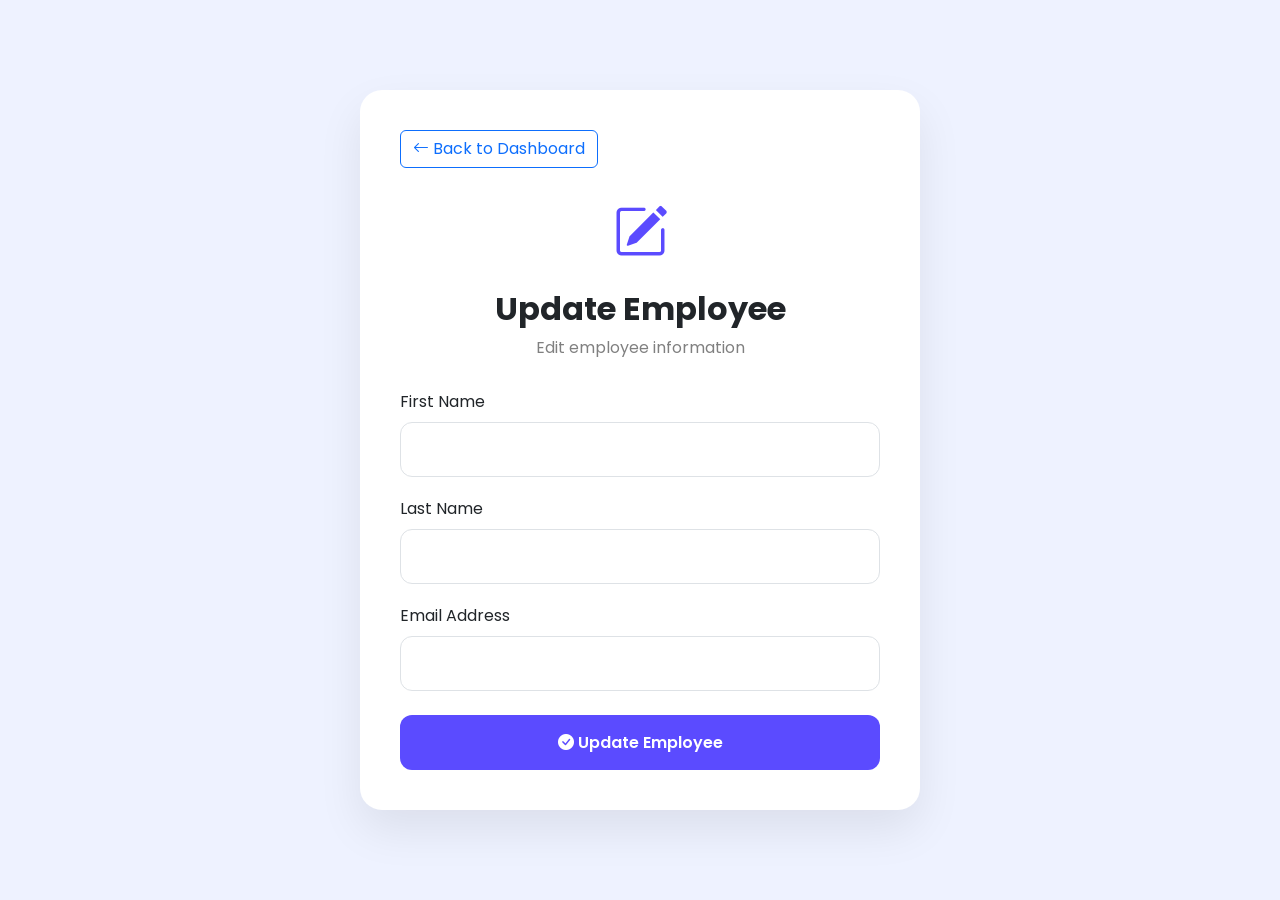
==== src/main/resources/templates/edit_employee.html @ b5a422cc "Initial commit" ====
<!DOCTYPE html>
<html xmlns:th="http://www.thymeleaf.org">

<head>

    <meta charset="UTF-8">
    <meta name="viewport" content="width=device-width, initial-scale=1">

    <title>Update Employee</title>

    <!-- Bootstrap -->
    <link href="https://cdn.jsdelivr.net/npm/bootstrap@5.3.3/dist/css/bootstrap.min.css"
          rel="stylesheet">

    <!-- Bootstrap Icons -->
    <link rel="stylesheet"
          href="https://cdn.jsdelivr.net/npm/bootstrap-icons@1.11.3/font/bootstrap-icons.min.css">

    <!-- Google Font -->
    <link href="https://fonts.googleapis.com/css2?family=Poppins:wght@300;400;500;600;700&display=swap"
          rel="stylesheet">

    <!-- Custom CSS -->
    <link rel="stylesheet" th:href="@{/css/style.css}">

    <style>

        body{
            font-family:'Poppins',sans-serif;
            background:#eef2ff;
            display:flex;
            justify-content:center;
            align-items:center;
            min-height:100vh;
        }

        .form-card{
            width:560px;
            background:white;
            border-radius:22px;
            padding:40px;
            box-shadow:0 20px 45px rgba(0,0,0,.08);
        }

        .title{
            text-align:center;
            margin-bottom:30px;
        }

        .title i{
            font-size:55px;
            color:#5B4BFF;
        }

        .title h2{
            font-weight:700;
            margin-top:15px;
        }

        .title p{
            color:gray;
        }

        .form-control{
            height:55px;
            border-radius:12px;
            margin-bottom:20px;
        }

        .btn-update{
            width:100%;
            height:55px;
            border:none;
            border-radius:12px;
            background:#5B4BFF;
            color:white;
            font-weight:600;
            transition:.3s;
        }

        .btn-update:hover{
            background:#4338CA;
        }

        .back-btn{
            margin-bottom:25px;
        }

    </style>

</head>

<body>

<div class="form-card">

    <a th:href="@{/employees}" class="btn btn-outline-primary back-btn">

        <i class="bi bi-arrow-left"></i>

        Back to Dashboard

    </a>

    <div class="title">

        <i class="bi bi-pencil-square"></i>

        <h2>Update Employee</h2>

        <p>Edit employee information</p>

    </div>

    <form th:action="@{/employees}"
          th:object="${employee}"
          method="post">

        <input type="hidden" th:field="*{id}">

        <div class="mb-3">

            <label class="form-label">

                First Name

            </label>

            <input type="text"
                   class="form-control"
                   th:field="*{firstName}">

        </div>

        <div class="mb-3">

            <label class="form-label">

                Last Name

            </label>

            <input type="text"
                   class="form-control"
                   th:field="*{lastName}">

        </div>

        <div class="mb-4">

            <label class="form-label">

                Email Address

            </label>

            <input type="email"
                   class="form-control"
                   th:field="*{email}">

        </div>

        <button type="submit"
                class="btn-update">

            <i class="bi bi-check-circle-fill"></i>

            Update Employee

        </button>

    </form>

</div>

</body>

</html>
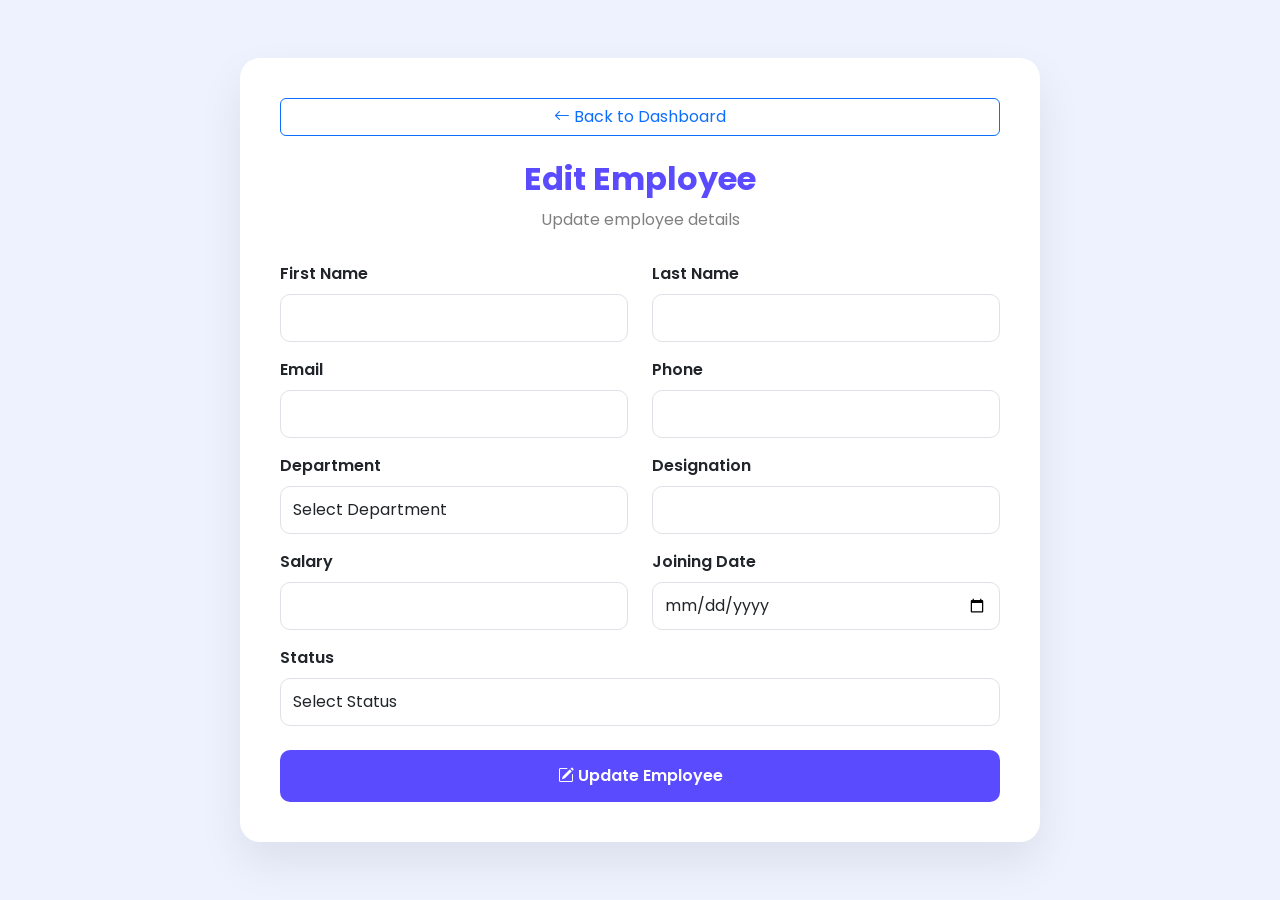
==== commit 54d05908: "Added Department module and enhanced Employee Management System" ====
--- a/src/main/resources/templates/edit_employee.html
+++ b/src/main/resources/templates/edit_employee.html
@@ -6,7 +6,7 @@
     <meta charset="UTF-8">
     <meta name="viewport" content="width=device-width, initial-scale=1">
 
-    <title>Update Employee</title>
+    <title>Edit Employee</title>
 
     <!-- Bootstrap -->
     <link href="https://cdn.jsdelivr.net/npm/bootstrap@5.3.3/dist/css/bootstrap.min.css"
@@ -20,70 +20,66 @@
     <link href="https://fonts.googleapis.com/css2?family=Poppins:wght@300;400;500;600;700&display=swap"
           rel="stylesheet">
 
-    <!-- Custom CSS -->
-    <link rel="stylesheet" th:href="@{/css/style.css}">
-
     <style>
 
+        *{
+            margin:0;
+            padding:0;
+            box-sizing:border-box;
+            font-family:'Poppins',sans-serif;
+        }
+
         body{
-            font-family:'Poppins',sans-serif;
-            background:#eef2ff;
+            background:#EEF2FF;
+            min-height:100vh;
             display:flex;
             justify-content:center;
             align-items:center;
-            min-height:100vh;
+            padding:40px;
         }
 
-        .form-card{
-            width:560px;
-            background:white;
-            border-radius:22px;
+        .card{
+            width:800px;
+            border:none;
+            border-radius:20px;
             padding:40px;
             box-shadow:0 20px 45px rgba(0,0,0,.08);
         }
 
-        .title{
+        h2{
             text-align:center;
+            font-weight:700;
+            color:#5B4BFF;
+            margin-bottom:10px;
+        }
+
+        p{
+            text-align:center;
+            color:gray;
             margin-bottom:30px;
         }
 
-        .title i{
-            font-size:55px;
-            color:#5B4BFF;
-        }
-
-        .title h2{
-            font-weight:700;
-            margin-top:15px;
-        }
-
-        .title p{
-            color:gray;
+        .form-label{
+            font-weight:600;
         }
 
         .form-control{
-            height:55px;
-            border-radius:12px;
-            margin-bottom:20px;
+            border-radius:10px;
+            height:48px;
         }
 
         .btn-update{
             width:100%;
-            height:55px;
-            border:none;
-            border-radius:12px;
             background:#5B4BFF;
             color:white;
+            height:52px;
+            border:none;
+            border-radius:10px;
             font-weight:600;
-            transition:.3s;
         }
 
         .btn-update:hover{
             background:#4338CA;
-        }
-
-        .back-btn{
-            margin-bottom:25px;
         }
 
     </style>
@@ -92,9 +88,9 @@
 
 <body>
 
-<div class="form-card">
+<div class="card">
 
-    <a th:href="@{/employees}" class="btn btn-outline-primary back-btn">
+    <a th:href="@{/employees}" class="btn btn-outline-primary mb-4">
 
         <i class="bi bi-arrow-left"></i>
 
@@ -102,15 +98,9 @@
 
     </a>
 
-    <div class="title">
+    <h2>Edit Employee</h2>
 
-        <i class="bi bi-pencil-square"></i>
-
-        <h2>Update Employee</h2>
-
-        <p>Edit employee information</p>
-
-    </div>
+    <p>Update employee details</p>
 
     <form th:action="@{/employees}"
           th:object="${employee}"
@@ -118,52 +108,74 @@
 
         <input type="hidden" th:field="*{id}">
 
-        <div class="mb-3">
+        <div class="row">
 
-            <label class="form-label">
+            <div class="col-md-6 mb-3">
+                <label class="form-label">First Name</label>
+                <input type="text" class="form-control" th:field="*{firstName}">
+            </div>
 
-                First Name
+            <div class="col-md-6 mb-3">
+                <label class="form-label">Last Name</label>
+                <input type="text" class="form-control" th:field="*{lastName}">
+            </div>
 
-            </label>
+            <div class="col-md-6 mb-3">
+                <label class="form-label">Email</label>
+                <input type="email" class="form-control" th:field="*{email}">
+            </div>
 
-            <input type="text"
-                   class="form-control"
-                   th:field="*{firstName}">
+            <div class="col-md-6 mb-3">
+                <label class="form-label">Phone</label>
+                <input type="text" class="form-control" th:field="*{phone}">
+            </div>
+
+            <div class="col-md-6 mb-3">
+                <label class="form-label">Department</label>
+
+                <select class="form-control" th:field="*{department}">
+                    <option value="">Select Department</option>
+                    <option value="HR">HR</option>
+                    <option value="IT">IT</option>
+                    <option value="Finance">Finance</option>
+                    <option value="Marketing">Marketing</option>
+                    <option value="Sales">Sales</option>
+                </select>
+
+            </div>
+
+            <div class="col-md-6 mb-3">
+                <label class="form-label">Designation</label>
+                <input type="text" class="form-control" th:field="*{designation}">
+            </div>
+
+            <div class="col-md-6 mb-3">
+                <label class="form-label">Salary</label>
+                <input type="number" class="form-control" th:field="*{salary}">
+            </div>
+
+            <div class="col-md-6 mb-3">
+                <label class="form-label">Joining Date</label>
+                <input type="date" class="form-control" th:field="*{joiningDate}">
+            </div>
+
+            <div class="col-md-12 mb-4">
+
+                <label class="form-label">Status</label>
+
+                <select class="form-control" th:field="*{status}">
+                    <option value="">Select Status</option>
+                    <option value="Active">Active</option>
+                    <option value="Inactive">Inactive</option>
+                </select>
+
+            </div>
 
         </div>
 
-        <div class="mb-3">
+        <button type="submit" class="btn-update">
 
-            <label class="form-label">
-
-                Last Name
-
-            </label>
-
-            <input type="text"
-                   class="form-control"
-                   th:field="*{lastName}">
-
-        </div>
-
-        <div class="mb-4">
-
-            <label class="form-label">
-
-                Email Address
-
-            </label>
-
-            <input type="email"
-                   class="form-control"
-                   th:field="*{email}">
-
-        </div>
-
-        <button type="submit"
-                class="btn-update">
-
-            <i class="bi bi-check-circle-fill"></i>
+            <i class="bi bi-pencil-square"></i>
 
             Update Employee
 
